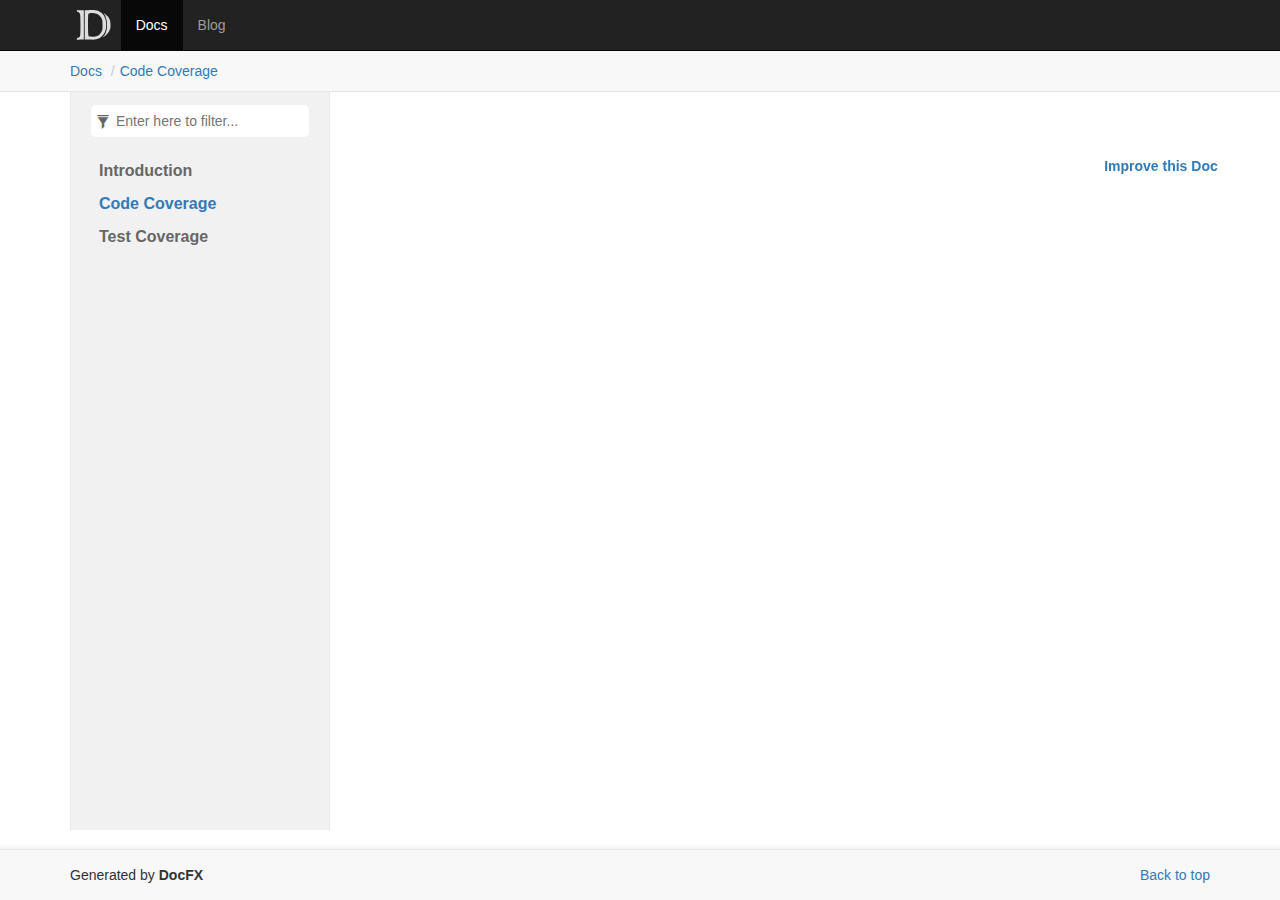
==== articles/code-coverage.html @ 07568167 "deploy: f41770c1629a57179e45bc71d9b2db6c24b65fbb" ====
﻿<!DOCTYPE html>
<!--[if IE]><![endif]-->
<html>
  
  <head>
    <meta charset="utf-8">
    <meta http-equiv="X-UA-Compatible" content="IE=edge,chrome=1">
    <title> </title>
    <meta name="viewport" content="width=device-width">
    <meta name="title" content=" ">
    <meta name="generator" content="docfx 2.59.2.0">
    
    <link rel="shortcut icon" href="../favicon.ico">
    <link rel="stylesheet" href="../styles/docfx.vendor.css">
    <link rel="stylesheet" href="../styles/docfx.css">
    <link rel="stylesheet" href="../styles/main.css">
    <meta property="docfx:navrel" content="../toc.html">
    <meta property="docfx:tocrel" content="toc.html">
    
    
    
  </head>
  <body data-spy="scroll" data-target="#affix" data-offset="120">
    <div id="wrapper">
      <header>
        
        <nav id="autocollapse" class="navbar navbar-inverse ng-scope" role="navigation">
          <div class="container">
            <div class="navbar-header">
              <button type="button" class="navbar-toggle" data-toggle="collapse" data-target="#navbar">
                <span class="sr-only">Toggle navigation</span>
                <span class="icon-bar"></span>
                <span class="icon-bar"></span>
                <span class="icon-bar"></span>
              </button>
              
              <a class="navbar-brand" href="../index.html">
                <img id="logo" class="svg" src="../logo.svg" alt="">
              </a>
            </div>
            <div class="collapse navbar-collapse" id="navbar">
              <form class="navbar-form navbar-right" role="search" id="search">
                <div class="form-group">
                  <input type="text" class="form-control" id="search-query" placeholder="Search" autocomplete="off">
                </div>
              </form>
            </div>
          </div>
        </nav>
        
        <div class="subnav navbar navbar-default">
          <div class="container hide-when-search" id="breadcrumb">
            <ul class="breadcrumb">
              <li></li>
            </ul>
          </div>
        </div>
      </header>
      <div role="main" class="container body-content hide-when-search">
        
        <div class="sidenav hide-when-search">
          <a class="btn toc-toggle collapse" data-toggle="collapse" href="#sidetoggle" aria-expanded="false" aria-controls="sidetoggle">Show / Hide Table of Contents</a>
          <div class="sidetoggle collapse" id="sidetoggle">
            <div id="sidetoc"></div>
          </div>
        </div>
        <div class="article row grid-right">
          <div class="col-md-10">
            <article class="content wrap" id="_content" data-uid="">

</article>
          </div>
          
          <div class="hidden-sm col-md-2" role="complementary">
            <div class="sideaffix">
              <div class="contribution">
                <ul class="nav">
                  <li>
                    <a href="https://github.com/jimmymcp/al-test-runner-docs/blob/main/articles/code-coverage.md/#L1" class="contribution-link">Improve this Doc</a>
                  </li>
                </ul>
              </div>
              <nav class="bs-docs-sidebar hidden-print hidden-xs hidden-sm affix" id="affix">
                <h5>In This Article</h5>
                <div></div>
              </nav>
            </div>
          </div>
        </div>
      </div>
      
      <footer>
        <div class="grad-bottom"></div>
        <div class="footer">
          <div class="container">
            <span class="pull-right">
              <a href="#top">Back to top</a>
            </span>
            
            <span>Generated by <strong>DocFX</strong></span>
          </div>
        </div>
      </footer>
    </div>
    
    <script type="text/javascript" src="../styles/docfx.vendor.js"></script>
    <script type="text/javascript" src="../styles/docfx.js"></script>
    <script type="text/javascript" src="../styles/main.js"></script>
  </body>
</html>
---- styles/docfx.css ----
/* Copyright (c) Microsoft Corporation. All Rights Reserved. Licensed under the MIT License. See License.txt in the project root for license information. */
html,
body {
  font-family: 'Segoe UI', Tahoma, Helvetica, sans-serif;
  height: 100%;
}
button,
a {
  color: #337ab7;
  cursor: pointer;
}
button:hover,
button:focus,
a:hover,
a:focus {
  color: #23527c;
  text-decoration: none;
}
a.disable,
a.disable:hover {
  text-decoration: none;
  cursor: default;
  color: #000000;
}

h1, h2, h3, h4, h5, h6, .text-break {
    word-wrap: break-word;
    word-break: break-word;
}

h1 mark,
h2 mark,
h3 mark,
h4 mark,
h5 mark,
h6 mark {
  padding: 0;
}

.inheritance .level0:before,
.inheritance .level1:before,
.inheritance .level2:before,
.inheritance .level3:before,
.inheritance .level4:before,
.inheritance .level5:before,
.inheritance .level6:before,
.inheritance .level7:before,
.inheritance .level8:before,
.inheritance .level9:before {
    content: '↳';
    margin-right: 5px;
}

.inheritance .level0 {
    margin-left: 0em;
}

.inheritance .level1 {
    margin-left: 1em;
}

.inheritance .level2 {
    margin-left: 2em;
}

.inheritance .level3 {
    margin-left: 3em;
}

.inheritance .level4 {
    margin-left: 4em;
}

.inheritance .level5 {
    margin-left: 5em;
}

.inheritance .level6 {
    margin-left: 6em;
}

.inheritance .level7 {
    margin-left: 7em;
}

.inheritance .level8 {
    margin-left: 8em;
}

.inheritance .level9 {
    margin-left: 9em;
}

.level0.summary {
  margin: 2em 0 2em 0;
}

.level1.summary {
  margin: 1em 0 1em 0;
}

span.parametername,
span.paramref,
span.typeparamref {
    font-style: italic;
}
span.languagekeyword{
    font-weight: bold;
}

svg:hover path {
    fill: #ffffff;
}

.hljs {
  display: inline;
  background-color: inherit;
  padding: 0;
}
/* additional spacing fixes */
.btn + .btn {
  margin-left: 10px;
}
.btn.pull-right {
  margin-left: 10px;
  margin-top: 5px;
}
.table {
  margin-bottom: 10px;
}
table p {
  margin-bottom: 0;
}
table a {
  display: inline-block;
}

/* Make hidden attribute compatible with old browser.*/
[hidden] {
  display: none !important;
}

h1,
.h1,
h2,
.h2,
h3,
.h3 {
  margin-top: 15px;
  margin-bottom: 10px;
  font-weight: 400;
}
h4,
.h4,
h5,
.h5,
h6,
.h6 {
  margin-top: 10px;
  margin-bottom: 5px;
}
.navbar {
  margin-bottom: 0;
}
#wrapper {
  min-height: 100%;
  position: relative;
}
/* blends header footer and content together with gradient effect */
.grad-top {
  /* For Safari 5.1 to 6.0 */
  /* For Opera 11.1 to 12.0 */
  /* For Firefox 3.6 to 15 */
  background: linear-gradient(rgba(0, 0, 0, 0.05), rgba(0, 0, 0, 0));
  /* Standard syntax */
  height: 5px;
}
.grad-bottom {
  /* For Safari 5.1 to 6.0 */
  /* For Opera 11.1 to 12.0 */
  /* For Firefox 3.6 to 15 */
  background: linear-gradient(rgba(0, 0, 0, 0), rgba(0, 0, 0, 0.05));
  /* Standard syntax */
  height: 5px;
}
.divider {
  margin: 0 5px;
  color: #cccccc;
}
hr {
  border-color: #cccccc;
}
header {
  position: fixed;
  top: 0;
  left: 0;
  right: 0;
  z-index: 1000;
}
header .navbar {
  border-width: 0 0 1px;
  border-radius: 0;
}
.navbar-brand {
  font-size: inherit;
  padding: 0;
}
.navbar-collapse {
  margin: 0 -15px;
}
.subnav {
  min-height: 40px;
}

.inheritance h5, .inheritedMembers h5{
  padding-bottom: 5px;
  border-bottom: 1px solid #ccc;
}

article h1, article h2, article h3, article h4{
  margin-top: 25px;
}

article h4{
  border: 0;
  font-weight: bold;
  margin-top: 2em;
}

article span.small.pull-right{
  margin-top: 20px;
}

article section {
  margin-left: 1em;
}

/*.expand-all {
  padding: 10px 0;
}*/
.breadcrumb {
  margin: 0;
  padding: 10px 0;
  background-color: inherit;
  white-space: nowrap;
}
.breadcrumb > li + li:before {
  content: "\00a0/";
}
#autocollapse.collapsed .navbar-header {
  float: none;
}
#autocollapse.collapsed .navbar-toggle {
  display: block;
}
#autocollapse.collapsed .navbar-collapse {
  border-top: 1px solid transparent;
  box-shadow: inset 0 1px 0 rgba(255, 255, 255, 0.1);
}
#autocollapse.collapsed .navbar-collapse.collapse {
  display: none !important;
}
#autocollapse.collapsed .navbar-nav {
  float: none !important;
  margin: 7.5px -15px;
}
#autocollapse.collapsed .navbar-nav > li {
  float: none;
}
#autocollapse.collapsed .navbar-nav > li > a {
  padding-top: 10px;
  padding-bottom: 10px;
}
#autocollapse.collapsed .collapse.in,
#autocollapse.collapsed .collapsing {
  display: block !important;
}
#autocollapse.collapsed .collapse.in .navbar-right,
#autocollapse.collapsed .collapsing .navbar-right {
  float: none !important;
}
#autocollapse .form-group {
  width: 100%;
}
#autocollapse .form-control {
  width: 100%;
}
#autocollapse .navbar-header {
  margin-left: 0;
  margin-right: 0;
}
#autocollapse .navbar-brand {
  margin-left: 0;
}
.collapse.in,
.collapsing {
  text-align: center;
}
.collapsing .navbar-form {
  margin: 0 auto;
  max-width: 400px;
  padding: 10px 15px;
  box-shadow: inset 0 1px 0 rgba(255, 255, 255, 0.1), 0 1px 0 rgba(255, 255, 255, 0.1);
}
.collapsed .collapse.in .navbar-form {
  margin: 0 auto;
  max-width: 400px;
  padding: 10px 15px;
  box-shadow: inset 0 1px 0 rgba(255, 255, 255, 0.1), 0 1px 0 rgba(255, 255, 255, 0.1);
}
.navbar .navbar-nav {
  display: inline-block;
}
.docs-search {
  background: white;
  vertical-align: middle;
}
.docs-search > .search-query {
  font-size: 14px;
  border: 0;
  width: 120%;
  color: #555;
}
.docs-search > .search-query:focus {
  outline: 0;
}
.search-results-frame {
  clear: both;
  display: table;
  width: 100%;
}
.search-results.ng-hide {
  display: none;
}
.search-results-container {
  padding-bottom: 1em;
  border-top: 1px solid #111;
  background: rgba(25, 25, 25, 0.5);
}
.search-results-container .search-results-group {
  padding-top: 50px !important;
  padding: 10px;
}
.search-results-group-heading {
  font-family: "Open Sans";
  padding-left: 10px;
  color: white;
}
.search-close {
  position: absolute;
  left: 50%;
  margin-left: -100px;
  color: white;
  text-align: center;
  padding: 5px;
  background: #333;
  border-top-right-radius: 5px;
  border-top-left-radius: 5px;
  width: 200px;
  box-shadow: 0 0 10px #111;
}
#search {
  display: none;
}

/* Search results display*/
#search-results {
  max-width: 960px !important;
  margin-top: 120px;
  margin-bottom: 115px;
  margin-left: auto;
  margin-right: auto;
  line-height: 1.8;
  display: none;
}

#search-results>.search-list {
  text-align: center;
  font-size: 2.5rem;
  margin-bottom: 50px;
}

#search-results p {
  text-align: center;
}

#search-results p .index-loading {
  animation: index-loading 1.5s infinite linear;
  -webkit-animation: index-loading 1.5s infinite linear;
  -o-animation: index-loading 1.5s infinite linear;
  font-size: 2.5rem;
}

@keyframes index-loading {
    from { transform: scale(1) rotate(0deg);}
    to { transform: scale(1) rotate(360deg);}
}

@-webkit-keyframes index-loading {
    from { -webkit-transform: rotate(0deg);}
    to { -webkit-transform: rotate(360deg);}
}

@-o-keyframes index-loading {
    from { -o-transform: rotate(0deg);}
    to { -o-transform: rotate(360deg);}
}

#search-results .sr-items {
  font-size: 24px;
}

.sr-item {
  margin-bottom: 25px;
}

.sr-item>.item-href {
  font-size: 14px;
  color: #093;
}

.sr-item>.item-brief {
  font-size: 13px;
}

.pagination>li>a {
  color: #47A7A0
}

.pagination>.active>a {
  background-color: #47A7A0;
  border-color: #47A7A0;
}

.fixed_header {
  position: fixed;
  width: 100%;
  padding-bottom: 10px;
  padding-top: 10px;
  margin: 0px;
  top: 0;
  z-index: 9999;
  left: 0;
}

.fixed_header+.toc{
  margin-top: 50px;
  margin-left: 0;
}

.sidenav, .fixed_header, .toc  {
  background-color: #f1f1f1;
}

.sidetoc {
  position: fixed;
  width: 260px;
  top: 150px;
  bottom: 0;
  overflow-x: hidden;
  overflow-y: auto;
  background-color: #f1f1f1;
  border-left: 1px solid #e7e7e7;
  border-right: 1px solid #e7e7e7;
  z-index: 1;
}

.sidetoc.shiftup {
  bottom: 70px;
}

body .toc{
  background-color: #f1f1f1;
  overflow-x: hidden;
}

.sidetoggle.ng-hide {
  display: block !important;
}
.sidetoc-expand > .caret {
  margin-left: 0px;
  margin-top: -2px;
}
.sidetoc-expand > .caret-side {
  border-left: 4px solid;
  border-top: 4px solid transparent;
  border-bottom: 4px solid transparent;
  margin-left: 4px;
  margin-top: -4px;
}
.sidetoc-heading {
  font-weight: 500;
}

.toc {
  margin: 0px 0 0 10px;
  padding: 0 10px;
}
.expand-stub {
  position: absolute;
  left: -10px;
}
.toc .nav > li > a.sidetoc-expand {
  position: absolute;
  top: 0;
  left: 0;
}
.toc .nav > li > a {
  color: #666666;
  margin-left: 5px;
  display: block;
  padding: 0;
}
.toc .nav > li > a:hover,
.toc .nav > li > a:focus {
  color: #000000;
  background: none;
  text-decoration: inherit;
}
.toc .nav > li.active > a {
  color: #337ab7;
}
.toc .nav > li.active > a:hover,
.toc .nav > li.active > a:focus {
  color: #23527c;
}

.toc .nav > li> .expand-stub {
  cursor: pointer;
}

.toc .nav > li.active > .expand-stub::before,
.toc .nav > li.in > .expand-stub::before,
.toc .nav > li.in.active > .expand-stub::before,
.toc .nav > li.filtered > .expand-stub::before {
    content: "-";
}

.toc .nav > li > .expand-stub::before,
.toc .nav > li.active > .expand-stub::before {
    content: "+";
}

.toc .nav > li.filtered > ul,
.toc .nav > li.in > ul {
  display: block;
}

.toc .nav > li > ul {
  display: none;
}

.toc ul{
  font-size: 12px;
  margin: 0 0 0 3px;
}

.toc .level1 > li {
  font-weight: bold;
  margin-top: 10px;
  position: relative;
  font-size: 16px;
}
.toc .level2 {
  font-weight: normal;
  margin: 5px 0 0 15px;
  font-size: 14px;
}
.toc-toggle {
  display: none;
  margin: 0 15px 0px 15px;
}
.sidefilter {
  position: fixed;
  top: 90px;
  width: 260px;
  background-color: #f1f1f1;
  padding: 15px;
  border-left: 1px solid #e7e7e7;
  border-right: 1px solid #e7e7e7;
  z-index: 1;
}
.toc-filter {
  border-radius: 5px;
  background: #fff;
  color: #666666;
  padding: 5px;
  position: relative;
  margin: 0 5px 0 5px;
}
.toc-filter > input {
  border: 0;
  color: #666666;
  padding-left: 20px;
  padding-right: 20px;
  width: 100%;
}
.toc-filter > input:focus {
  outline: 0;
}
.toc-filter > .filter-icon {
  position: absolute;
  top: 10px;
  left: 5px;
}
.toc-filter > .clear-icon {
  position: absolute;
  top: 10px;
  right: 5px;
}
.article {
  margin-top: 120px;
  margin-bottom: 115px;
}

#_content>a{
  margin-top: 105px;
}

.article.grid-right {
  margin-left: 280px;
}

.inheritance hr {
  margin-top: 5px;
  margin-bottom: 5px;
}
.article img {
  max-width: 100%;
}
.sideaffix {
  margin-top: 50px;
  font-size: 12px;
  max-height: 100%;
  overflow: hidden;
  top: 100px;
  bottom: 10px;
  position: fixed;
}
.sideaffix.shiftup {
  bottom: 70px;
}
.affix {
  position: relative;
  height: 100%;
}
.sideaffix > div.contribution {
  margin-bottom: 20px;
}
.sideaffix > div.contribution > ul > li > a.contribution-link {
  padding: 6px 10px;
  font-weight: bold;
  font-size: 14px;
}
.sideaffix > div.contribution > ul > li > a.contribution-link:hover {
  background-color: #ffffff;
}
.sideaffix ul.nav > li > a:focus {
  background: none;
}
.affix h5 {
  font-weight: bold;
  text-transform: uppercase;
  padding-left: 10px;
  font-size: 12px;
}
.affix > ul.level1 {
  overflow: hidden;
  padding-bottom: 10px;
  height: calc(100% - 100px);
}
.affix ul > li > a:before {
  color: #cccccc;
  position: absolute;
}
.affix ul > li > a:hover {
  background: none;
  color: #666666;
}
.affix ul > li.active > a,
.affix ul > li.active > a:before {
  color: #337ab7;
}
.affix ul > li > a {
  padding: 5px 12px;
  color: #666666;
}
.affix > ul > li.active:last-child {
  margin-bottom: 50px;
}
.affix > ul > li > a:before {
  content: "|";
  font-size: 16px;
  top: 1px;
  left: 0;
}
.affix > ul > li.active > a,
.affix > ul > li.active > a:before {
  color: #337ab7;
  font-weight: bold;
}
.affix ul ul > li > a {
  padding: 2px 15px;
}
.affix ul ul > li > a:before {
  content: ">";
  font-size: 14px;
  top: -1px;
  left: 5px;
}
.affix ul > li > a:before,
.affix ul ul {
  display: none;
}
.affix ul > li.active > ul,
.affix ul > li.active > a:before,
.affix ul > li > a:hover:before {
  display: block;
  white-space: nowrap;
}
.codewrapper {
  position: relative;
}
.trydiv {
  height: 0px;
}
.tryspan {
  position: absolute;
  top: 0px;
  right: 0px;
  border-style: solid;
  border-radius: 0px 4px;
  box-sizing: border-box;
  border-width: 1px;
  border-color: #cccccc;
  text-align: center;
  padding: 2px 8px;
  background-color: white;
  font-size: 12px;
  cursor: pointer;
  z-index: 100;
  display: none;
  color: #767676;
}
.tryspan:hover {
  background-color: #3b8bd0;
  color: white;
  border-color: #3b8bd0;
}
.codewrapper:hover .tryspan {
  display: block;
}
.sample-response .response-content{
  max-height: 200px;
}
footer {
  position: absolute;
  left: 0;
  right: 0;
  bottom: 0;
  z-index: 1000;
}
.footer {
  border-top: 1px solid #e7e7e7;
  background-color: #f8f8f8;
  padding: 15px 0;
}
@media (min-width: 768px) {
  #sidetoggle.collapse {
    display: block;
  }
  .topnav .navbar-nav {
    float: none;
    white-space: nowrap;
  }
  .topnav .navbar-nav > li {
    float: none;
    display: inline-block;
  }
}
@media only screen and (max-width: 768px) {
  #mobile-indicator {
    display: block;
  }
  /* TOC display for responsive */
  .article {
    margin-top: 30px !important;
  }
  header {
    position: static;
  }
  .topnav {
    text-align: center;
  }
  .sidenav {
    padding: 15px 0;
    margin-left: -15px;
    margin-right: -15px;
  }
  .sidefilter {
    position: static;
    width: auto;
    float: none;
    border: none;
  }
  .sidetoc {
    position: static;
    width: auto;
    float: none;
    padding-bottom: 0px;
    border: none;
  }
  .toc .nav > li, .toc .nav > li >a {
    display: inline-block;
  }
  .toc li:after {
    margin-left: -3px;
    margin-right: 5px;
    content: ", ";
    color: #666666;
  }
  .toc .level1 > li {
    display: block;
  }
  
  .toc .level1 > li:after {
    display: none;
  }
  .article.grid-right {
    margin-left: 0;
  }
  .grad-top,
  .grad-bottom {
    display: none;
  }
  .toc-toggle {
    display: block;
  }
  .sidetoggle.ng-hide {
    display: none !important;
  }
  /*.expand-all {
    display: none;
  }*/
  .sideaffix {
    display: none;
  }
  .mobile-hide {
    display: none;
  }
  .breadcrumb {
    white-space: inherit;
  }

  /* workaround for #hashtag url is no longer needed*/
  h1:before,
  h2:before,
  h3:before,
  h4:before {
      content: '';
      display: none;
  }
}

/* For toc iframe */
@media (max-width: 260px) {
  .toc .level2 > li {
    display: block;
  }

  .toc .level2 > li:after {
    display: none;
  }
}

/* Code snippet */
code {
  color: #717374;
  background-color: #f1f2f3;
}

a code {
  color: #337ab7;
  background-color: #f1f2f3;
}

a code:hover {
  text-decoration: underline;
}

.hljs-keyword {
  color: rgb(86,156,214);
}

.hljs-string {
  color: rgb(214, 157, 133);
}

pre {
  border: 0;
}

/* For code snippet line highlight */
pre > code .line-highlight {
  background-color: #ffffcc;
}

/* Alerts */
.alert h5 {
    text-transform: uppercase;
    font-weight: bold;
    margin-top: 0;
}

.alert h5:before {
    position:relative;
    top:1px;
    display:inline-block;
    font-family:'Glyphicons Halflings';
    line-height:1;
    -webkit-font-smoothing:antialiased;
    -moz-osx-font-smoothing:grayscale;
    margin-right: 5px;
    font-weight: normal;
}

.alert-info h5:before {
    content:"\e086"
}

.alert-warning h5:before {
    content:"\e127"
}

.alert-danger h5:before {
    content:"\e107"
}

/* For Embedded Video */
div.embeddedvideo {
    padding-top: 56.25%;
    position: relative;
    width: 100%;
}

div.embeddedvideo iframe {
    position: absolute;
    top: 0;
    left: 0;
    right: 0;
    bottom: 0;
    width: 100%;
    height: 100%;
}

/* For printer */
@media print{
  .article.grid-right {
    margin-top: 0px;
    margin-left: 0px;
  }
  .sideaffix {
    display: none;
  }
  .mobile-hide {
    display: none;
  }
  .footer {
    display: none;
  }
}

/* For tabbed content */

.tabGroup {
  margin-top: 1rem; }
  .tabGroup ul[role="tablist"] {
    margin: 0;
    padding: 0;
    list-style: none; }
    .tabGroup ul[role="tablist"] > li {
      list-style: none;
      display: inline-block; }
  .tabGroup a[role="tab"] {
    color: #6e6e6e;
    box-sizing: border-box;
    display: inline-block;
    padding: 5px 7.5px;
    text-decoration: none;
    border-bottom: 2px solid #fff; }
    .tabGroup a[role="tab"]:hover, .tabGroup a[role="tab"]:focus, .tabGroup a[role="tab"][aria-selected="true"] {
      border-bottom: 2px solid #0050C5; }
    .tabGroup a[role="tab"][aria-selected="true"] {
      color: #222; }
    .tabGroup a[role="tab"]:hover, .tabGroup a[role="tab"]:focus {
      color: #0050C5; }
    .tabGroup a[role="tab"]:focus {
      outline: 1px solid #0050C5;
      outline-offset: -1px; }
  @media (min-width: 768px) {
    .tabGroup a[role="tab"] {
      padding: 5px 15px; } }
  .tabGroup section[role="tabpanel"] {
    border: 1px solid #e0e0e0;
    padding: 15px;
    margin: 0;
    overflow: hidden; }
    .tabGroup section[role="tabpanel"] > .codeHeader,
    .tabGroup section[role="tabpanel"] > pre {
      margin-left: -16px;
      margin-right: -16px; }
    .tabGroup section[role="tabpanel"] > :first-child {
      margin-top: 0; }
    .tabGroup section[role="tabpanel"] > pre:last-child {
      display: block;
      margin-bottom: -16px; }

.mainContainer[dir='rtl'] main ul[role="tablist"] {
  margin: 0; }

/* Color theme */

/* These are not important, tune down **/
.decalaration, .fieldValue, .parameters, .returns {
  color: #a2a2a2;
}

/* Major sections, increase visibility **/
#fields, #properties, #methods, #events {
    font-weight: bold;
    margin-top: 2em;
}
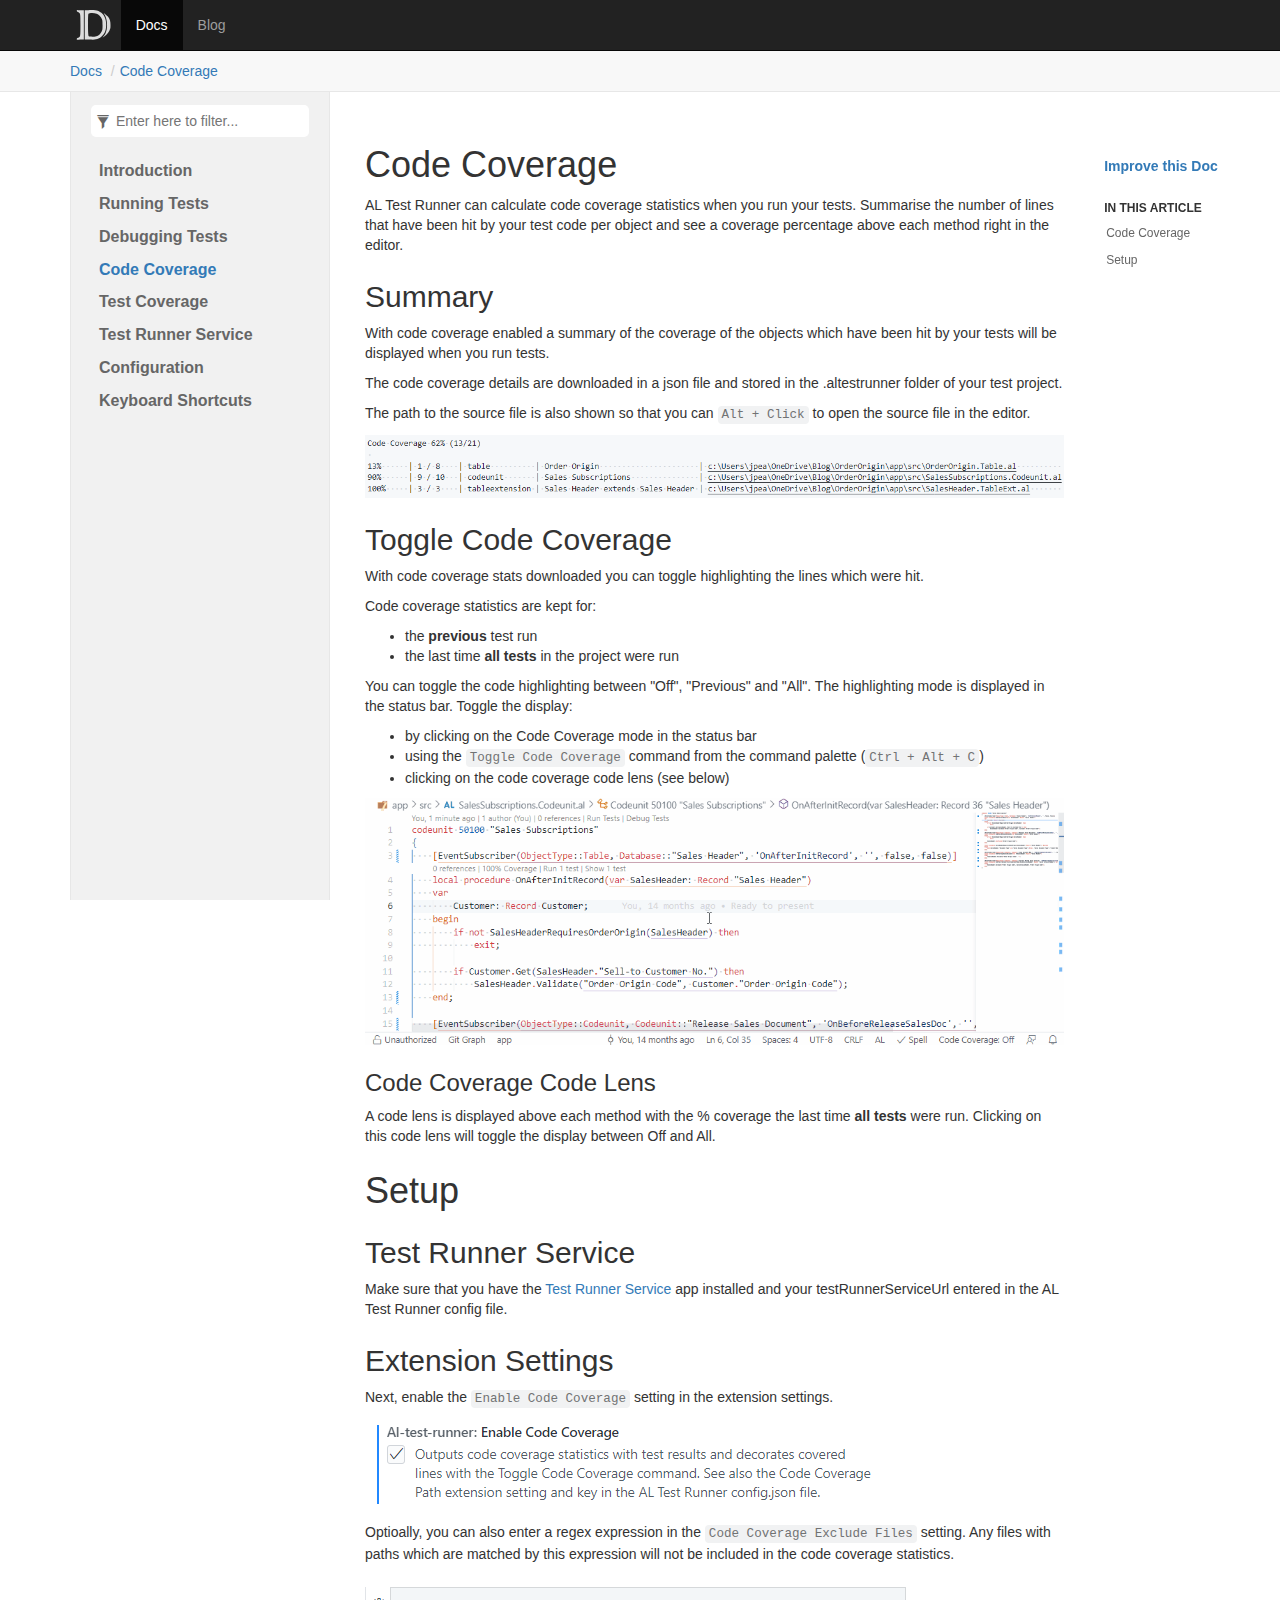
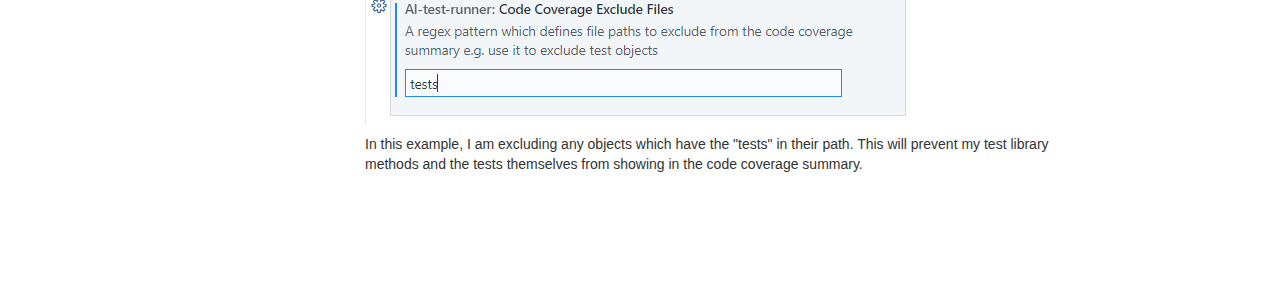
==== commit 584ce1e0: "deploy: aef6c34692a0e7a131d85133d75b983bf913f9a4" ====
--- a/articles/code-coverage.html
+++ b/articles/code-coverage.html
@@ -5,9 +5,9 @@
   <head>
     <meta charset="utf-8">
     <meta http-equiv="X-UA-Compatible" content="IE=edge,chrome=1">
-    <title> </title>
+    <title>Code Coverage </title>
     <meta name="viewport" content="width=device-width">
-    <meta name="title" content=" ">
+    <meta name="title" content="Code Coverage ">
     <meta name="generator" content="docfx 2.59.2.0">
     
     <link rel="shortcut icon" href="../favicon.ico">
@@ -67,7 +67,39 @@
         <div class="article row grid-right">
           <div class="col-md-10">
             <article class="content wrap" id="_content" data-uid="">
+<h1 id="code-coverage">Code Coverage</h1>
 
+<p>AL Test Runner can calculate code coverage statistics when you run your tests. Summarise the number of lines that have been hit by your test code per object and see a coverage percentage above each method right in the editor.</p>
+<h2 id="summary">Summary</h2>
+<p>With code coverage enabled a summary of the coverage of the objects which have been hit by your tests will be displayed when you run tests.</p>
+<p>The code coverage details are downloaded in a json file and stored in the .altestrunner folder of your test project.</p>
+<p>The path to the source file is also shown so that you can <code>Alt + Click</code> to open the source file in the editor.</p>
+<p><img src="../images/20220624141325.png" alt=""></p>
+<h2 id="toggle-code-coverage">Toggle Code Coverage</h2>
+<p>With code coverage stats downloaded you can toggle highlighting the lines which were hit.</p>
+<p>Code coverage statistics are kept for:</p>
+<ul>
+<li>the <strong>previous</strong> test run</li>
+<li>the last time <strong>all tests</strong> in the project were run</li>
+</ul>
+<p>You can toggle the code highlighting between &quot;Off&quot;, &quot;Previous&quot; and &quot;All&quot;. The highlighting mode is displayed in the status bar. Toggle the display:</p>
+<ul>
+<li>by clicking on the Code Coverage mode in the status bar</li>
+<li>using the <code>Toggle Code Coverage</code> command from the command palette (<code>Ctrl + Alt + C</code>)</li>
+<li>clicking on the code coverage code lens (see below)</li>
+</ul>
+<p><img src="../images/toggle-code-coverage.gif" alt=""></p>
+<h3 id="code-coverage-code-lens">Code Coverage Code Lens</h3>
+<p>A code lens is displayed above each method with the % coverage the last time <strong>all tests</strong> were run. Clicking on this code lens will toggle the display between Off and All.</p>
+<h1 id="setup">Setup</h1>
+<h2 id="test-runner-service">Test Runner Service</h2>
+<p>Make sure that you have the <a href="test-runner-service.html">Test Runner Service</a> app installed and your testRunnerServiceUrl entered in the AL Test Runner config file.</p>
+<h2 id="extension-settings">Extension Settings</h2>
+<p>Next, enable the <code>Enable Code Coverage</code> setting in the extension settings.
+<img src="../images/20220624084735.png" alt=""></p>
+<p>Optioally, you can also enter a regex expression in the <code>Code Coverage Exclude Files</code> setting. Any files with paths which are matched by this expression will not be included in the code coverage statistics.</p>
+<p><img src="../images/20220624084920.png" alt=""></p>
+<p>In this example, I am excluding any objects which have the &quot;tests&quot; in their path. This will prevent my test library methods and the tests themselves from showing in the code coverage summary.</p>
 </article>
           </div>
           
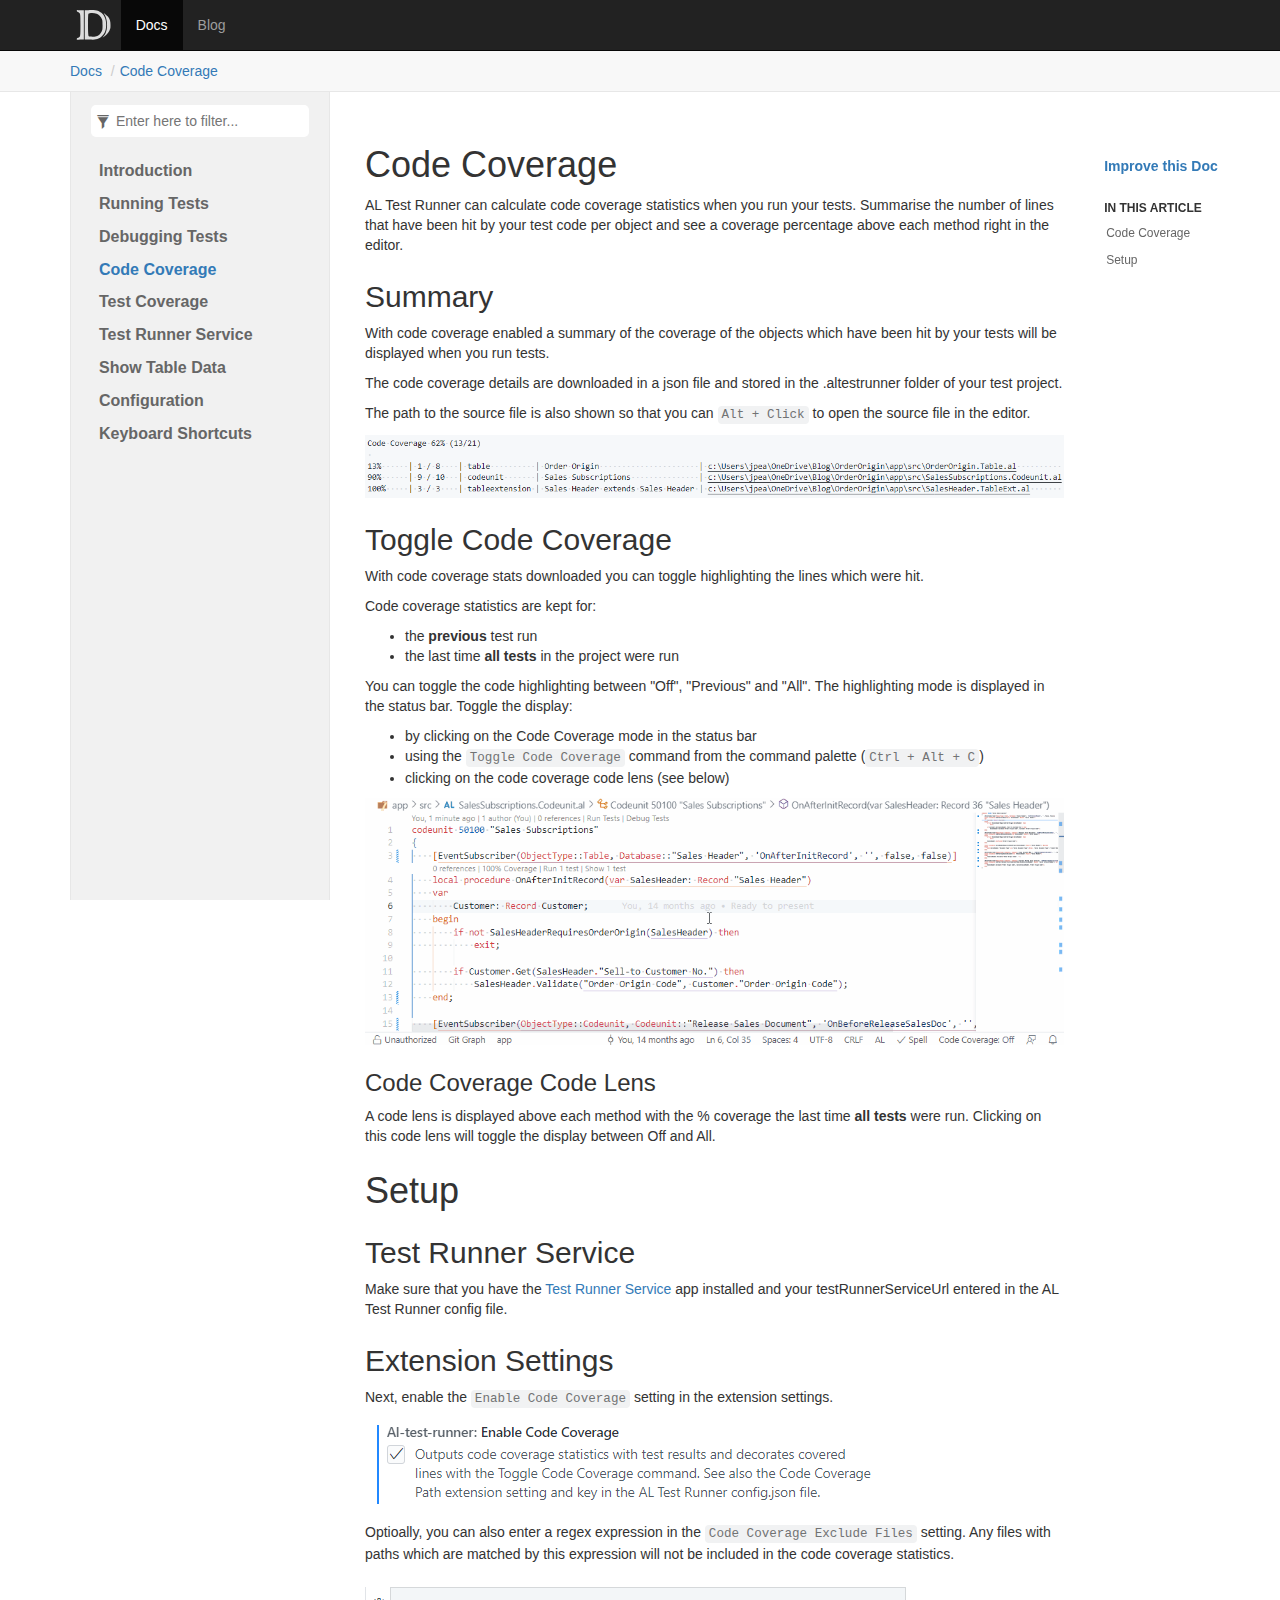
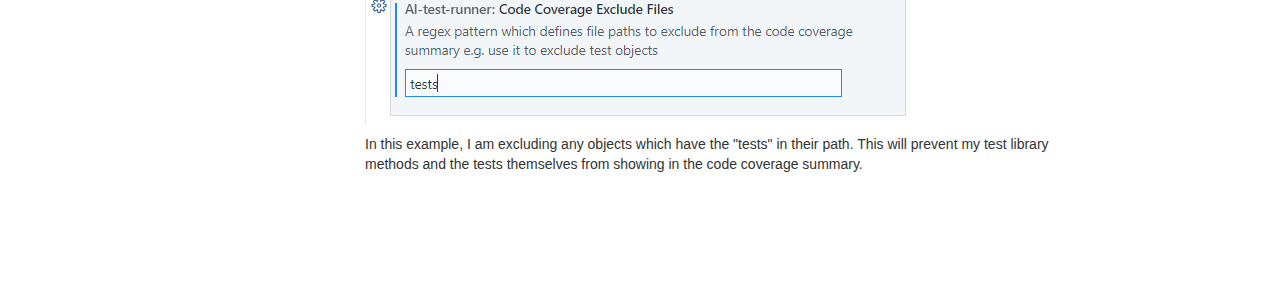
==== commit 33f4ceb4: "deploy: b46d4d709cb1d6f1f371954760280ecb3d376659" ====
--- a/articles/code-coverage.html
+++ b/articles/code-coverage.html
@@ -8,7 +8,7 @@
     <title>Code Coverage </title>
     <meta name="viewport" content="width=device-width">
     <meta name="title" content="Code Coverage ">
-    <meta name="generator" content="docfx 2.59.2.0">
+    <meta name="generator" content="docfx 2.59.3.0">
     
     <link rel="shortcut icon" href="../favicon.ico">
     <link rel="stylesheet" href="../styles/docfx.vendor.css">
